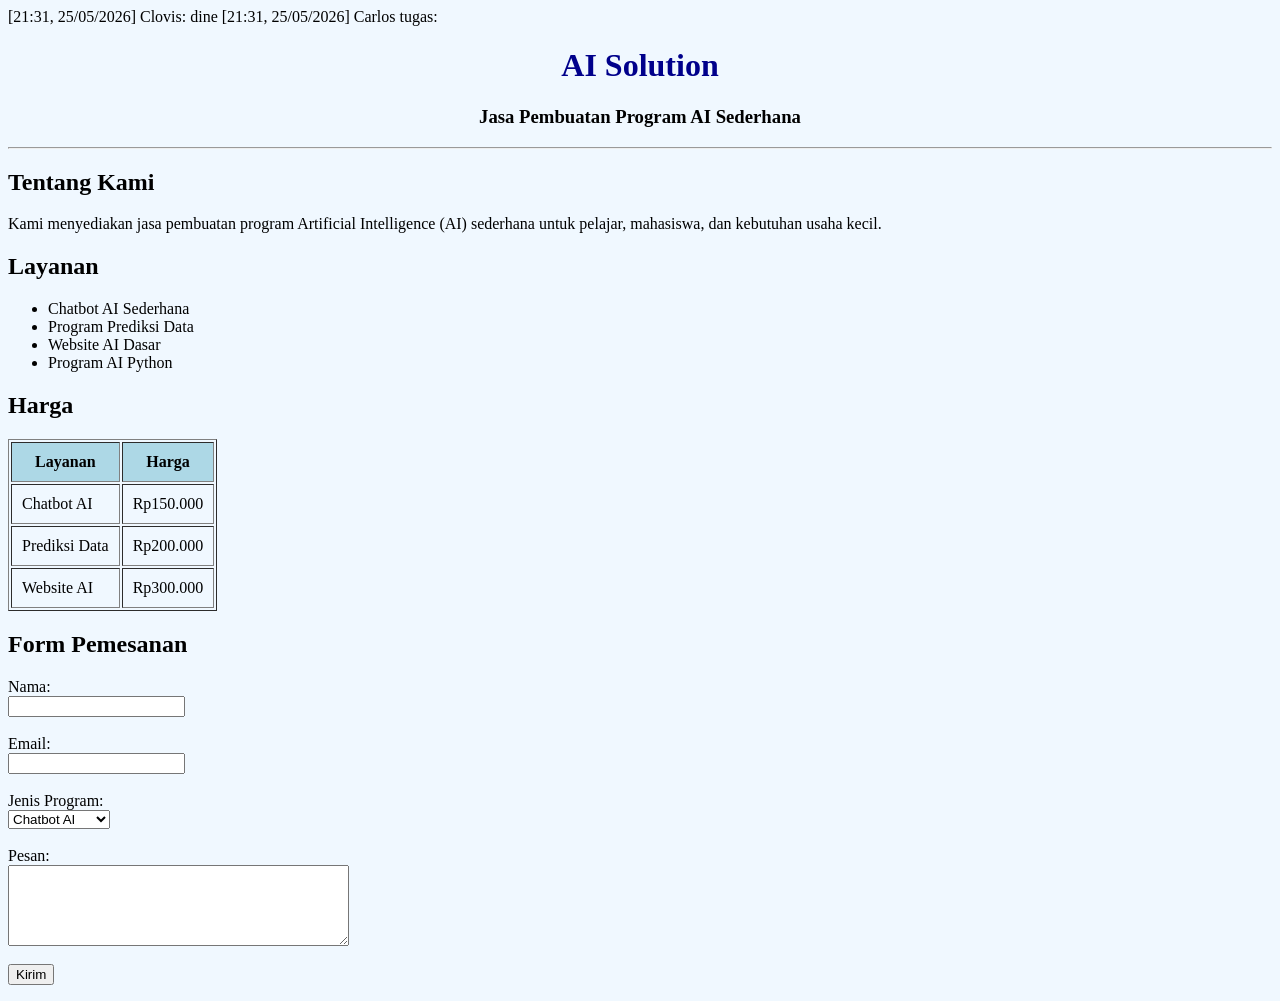
==== index.html @ 9b77d884 "first commit html" ====
[21:31, 25/05/2026] Clovis: dine
[21:31, 25/05/2026] Carlos tugas: <!DOCTYPE html>
<html lang="id">
<head>
    <meta charset="UTF-8">
    <title>AI Solution</title>
</head>
<body bgcolor="#f0f8ff">

    <center>
        <h1 style="color: darkblue;">AI Solution</h1>
        <h3>Jasa Pembuatan Program AI Sederhana</h3>
    </center>

    <hr>

    <h2>Tentang Kami</h2>
    <p>
        Kami menyediakan jasa pembuatan program Artificial Intelligence (AI)
        sederhana untuk pelajar, mahasiswa, dan kebutuhan usaha kecil.
    </p>

    <h2>Layanan</h2>
    <ul>
        <li>Chatbot AI Sederhana</li>
        <li>Program Prediksi Data</li>
        <li>Website AI Dasar</li>
        <li>Program AI Python</li>
    </ul>

    <h2>Harga</h2>

    <table border="1" cellpadding="10">
        <tr bgcolor="lightblue">
            <th>Layanan</th>
            <th>Harga</th>
        </tr>

        <tr>
            <td>Chatbot AI</td>
            <td>Rp150.000</td>
        </tr>

        <tr>
            <td>Prediksi Data</td>
            <td>Rp200.000</td>
        </tr>

        <tr>
            <td>Website AI</td>
            <td>Rp300.000</td>
        </tr>
    </table>

    <h2>Form Pemesanan</h2>

    <form>
        <label>Nama:</label><br>
        <input type="text"><br><br>

        <label>Email:</label><br>
        <input type="email"><br><br>

        <label>Jenis Program:</label><br>
        <select>
            <option>Chatbot AI</option>
            <option>Prediksi Data</option>
            <option>Website AI</option>
        </select><br><br>

        <label>Pesan:</label><br>
        <textarea rows="5" cols="40"></textarea><br><br>

        <input type="submit" value="Kirim">
    </form>



</body>
</html>
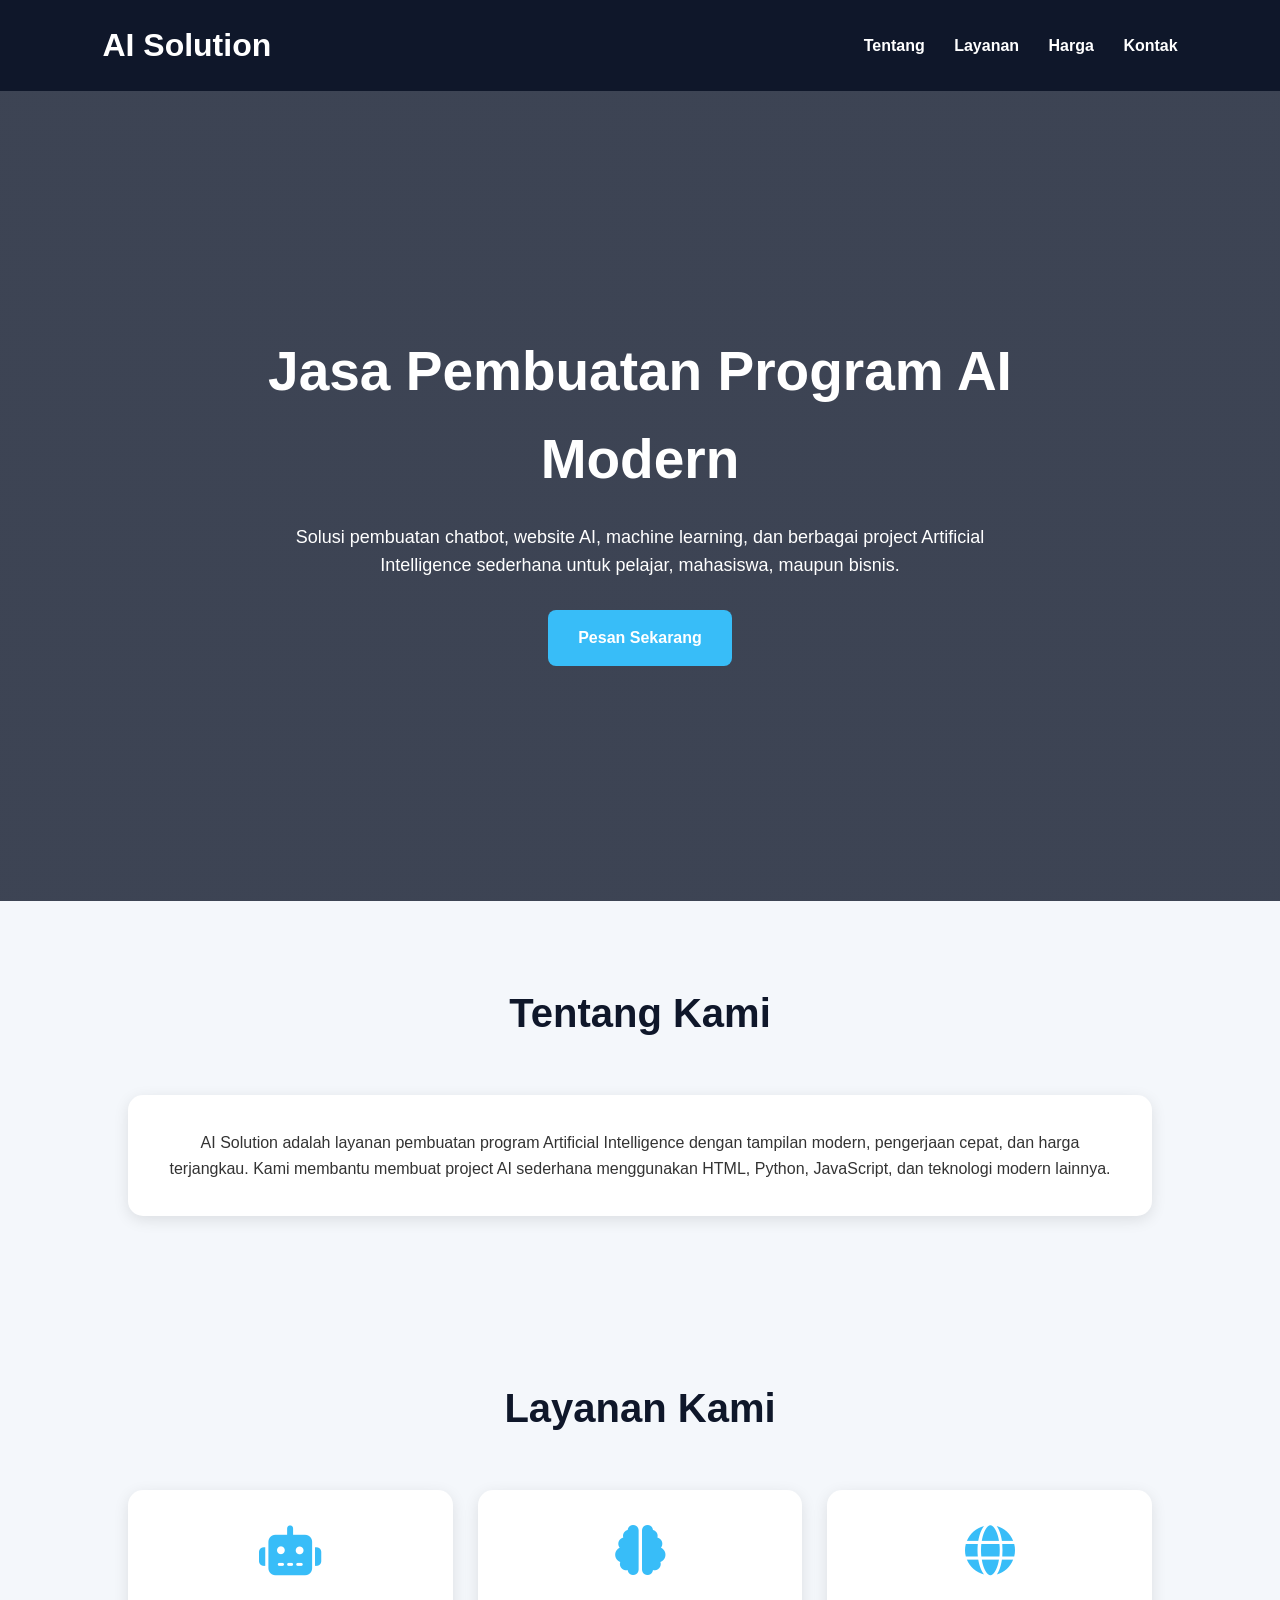
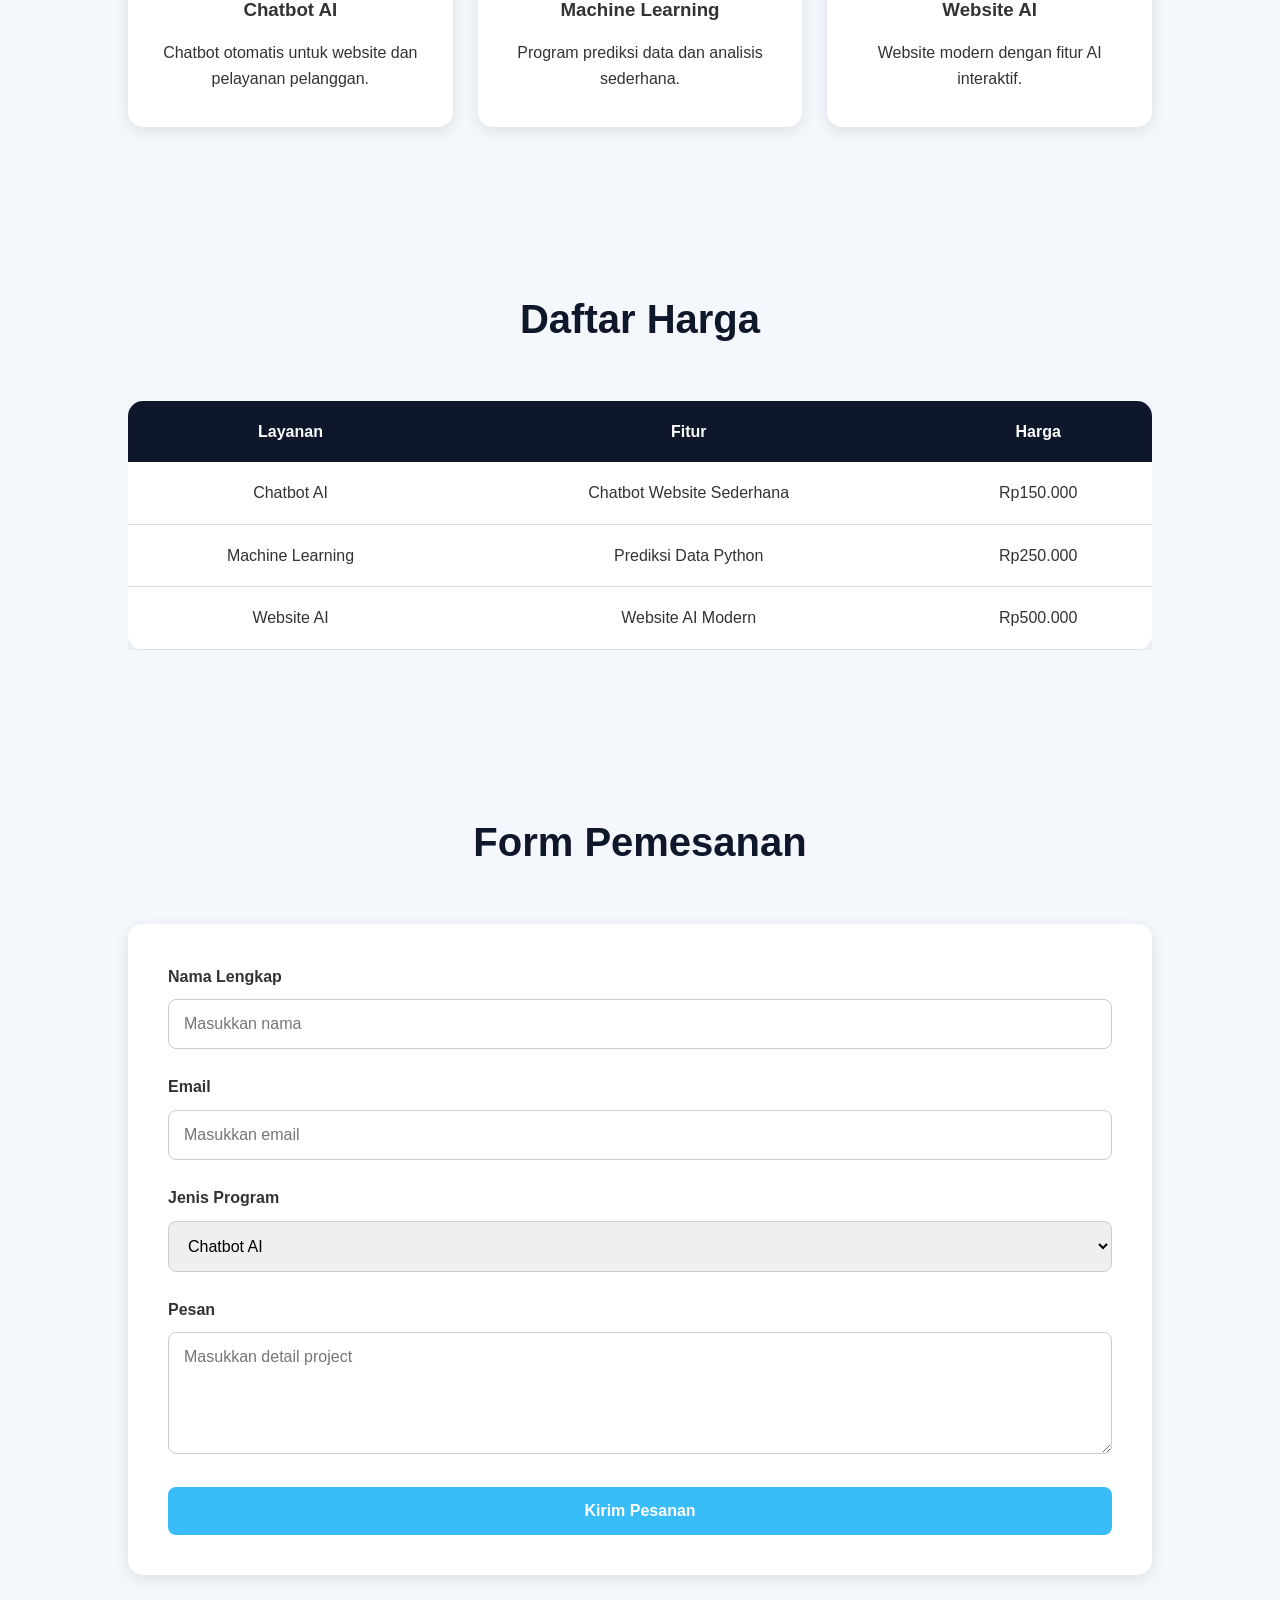
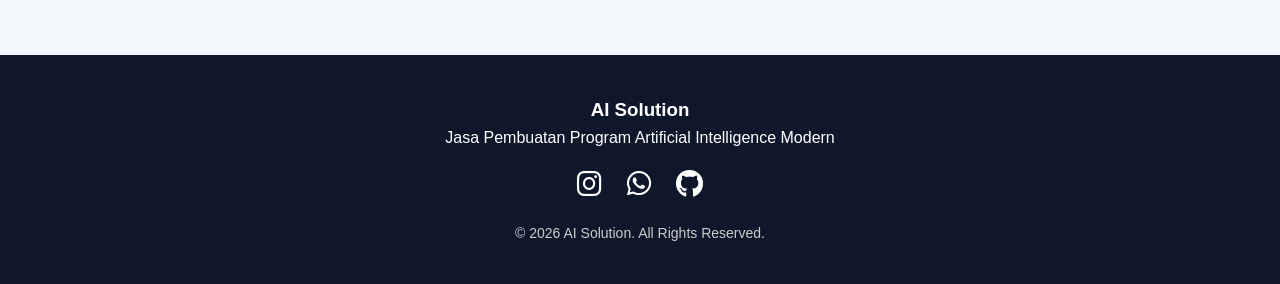
==== commit f6fa20ac: "first commit html" ====
--- a/index.html
+++ b/index.html
@@ -1,80 +1,254 @@
-[21:31, 25/05/2026] Clovis: dine
-[21:31, 25/05/2026] Carlos tugas: <!DOCTYPE html>
+<!DOCTYPE html>
 <html lang="id">
+
 <head>
     <meta charset="UTF-8">
+    <meta name="viewport" content="width=device-width, initial-scale=1.0">
     <title>AI Solution</title>
+
+    <!-- CSS -->
+    <link rel="stylesheet" href="style.css">
+
+    <!-- ICON -->
+    <link rel="stylesheet"
+        href="https://cdnjs.cloudflare.com/ajax/libs/font-awesome/6.5.1/css/all.min.css">
 </head>
-<body bgcolor="#f0f8ff">
-
-    <center>
-        <h1 style="color: darkblue;">AI Solution</h1>
-        <h3>Jasa Pembuatan Program AI Sederhana</h3>
-    </center>
-
-    <hr>
-
-    <h2>Tentang Kami</h2>
-    <p>
-        Kami menyediakan jasa pembuatan program Artificial Intelligence (AI)
-        sederhana untuk pelajar, mahasiswa, dan kebutuhan usaha kecil.
-    </p>
-
-    <h2>Layanan</h2>
-    <ul>
-        <li>Chatbot AI Sederhana</li>
-        <li>Program Prediksi Data</li>
-        <li>Website AI Dasar</li>
-        <li>Program AI Python</li>
-    </ul>
-
-    <h2>Harga</h2>
-
-    <table border="1" cellpadding="10">
-        <tr bgcolor="lightblue">
-            <th>Layanan</th>
-            <th>Harga</th>
-        </tr>
-
-        <tr>
-            <td>Chatbot AI</td>
-            <td>Rp150.000</td>
-        </tr>
-
-        <tr>
-            <td>Prediksi Data</td>
-            <td>Rp200.000</td>
-        </tr>
-
-        <tr>
-            <td>Website AI</td>
-            <td>Rp300.000</td>
-        </tr>
-    </table>
-
-    <h2>Form Pemesanan</h2>
-
-    <form>
-        <label>Nama:</label><br>
-        <input type="text"><br><br>
-
-        <label>Email:</label><br>
-        <input type="email"><br><br>
-
-        <label>Jenis Program:</label><br>
-        <select>
-            <option>Chatbot AI</option>
-            <option>Prediksi Data</option>
-            <option>Website AI</option>
-        </select><br><br>
-
-        <label>Pesan:</label><br>
-        <textarea rows="5" cols="40"></textarea><br><br>
-
-        <input type="submit" value="Kirim">
-    </form>
-
-
+
+<body>
+
+    <!-- HEADER -->
+
+    <header>
+
+        <div class="logo">
+            <h1>AI Solution</h1>
+        </div>
+
+        <nav>
+            <a href="#tentang">Tentang</a>
+            <a href="#layanan">Layanan</a>
+            <a href="#harga">Harga</a>
+            <a href="#kontak">Kontak</a>
+        </nav>
+
+    </header>
+
+    <!-- HERO -->
+
+    <section class="hero">
+
+        <div class="hero-content">
+
+            <h2>Jasa Pembuatan Program AI Modern</h2>
+
+            <p>
+                Solusi pembuatan chatbot, website AI, machine learning,
+                dan berbagai project Artificial Intelligence sederhana
+                untuk pelajar, mahasiswa, maupun bisnis.
+            </p>
+
+            <a href="#kontak" class="btn">
+                Pesan Sekarang
+            </a>
+
+        </div>
+
+    </section>
+
+    <!-- TENTANG -->
+
+    <section class="section" id="tentang">
+
+        <div class="section-title">
+            <h2>Tentang Kami</h2>
+        </div>
+
+        <div class="card">
+
+            <p>
+                AI Solution adalah layanan pembuatan program Artificial Intelligence
+                dengan tampilan modern, pengerjaan cepat, dan harga terjangkau.
+                Kami membantu membuat project AI sederhana menggunakan HTML,
+                Python, JavaScript, dan teknologi modern lainnya.
+            </p>
+
+        </div>
+
+    </section>
+
+    <!-- LAYANAN -->
+
+    <section class="section" id="layanan">
+
+        <div class="section-title">
+            <h2>Layanan Kami</h2>
+        </div>
+
+        <div class="services">
+
+            <div class="service-box">
+
+                <i class="fa-solid fa-robot"></i>
+
+                <h3>Chatbot AI</h3>
+
+                <p>
+                    Chatbot otomatis untuk website dan pelayanan pelanggan.
+                </p>
+
+            </div>
+
+            <div class="service-box">
+
+                <i class="fa-solid fa-brain"></i>
+
+                <h3>Machine Learning</h3>
+
+                <p>
+                    Program prediksi data dan analisis sederhana.
+                </p>
+
+            </div>
+
+            <div class="service-box">
+
+                <i class="fa-solid fa-globe"></i>
+
+                <h3>Website AI</h3>
+
+                <p>
+                    Website modern dengan fitur AI interaktif.
+                </p>
+
+            </div>
+
+        </div>
+
+    </section>
+
+    <!-- HARGA -->
+
+    <section class="section" id="harga">
+
+        <div class="section-title">
+            <h2>Daftar Harga</h2>
+        </div>
+
+        <div class="table-container">
+
+            <table>
+
+                <tr>
+                    <th>Layanan</th>
+                    <th>Fitur</th>
+                    <th>Harga</th>
+                </tr>
+
+                <tr>
+                    <td>Chatbot AI</td>
+                    <td>Chatbot Website Sederhana</td>
+                    <td>Rp150.000</td>
+                </tr>
+
+                <tr>
+                    <td>Machine Learning</td>
+                    <td>Prediksi Data Python</td>
+                    <td>Rp250.000</td>
+                </tr>
+
+                <tr>
+                    <td>Website AI</td>
+                    <td>Website AI Modern</td>
+                    <td>Rp500.000</td>
+                </tr>
+
+            </table>
+
+        </div>
+
+    </section>
+
+    <!-- FORM -->
+
+    <section class="section" id="kontak">
+
+        <div class="section-title">
+            <h2>Form Pemesanan</h2>
+        </div>
+
+        <div class="form-container">
+
+            <form>
+
+                <div class="input-box">
+
+                    <label>Nama Lengkap</label>
+
+                    <input type="text" placeholder="Masukkan nama">
+
+                </div>
+
+                <div class="input-box">
+
+                    <label>Email</label>
+
+                    <input type="email" placeholder="Masukkan email">
+
+                </div>
+
+                <div class="input-box">
+
+                    <label>Jenis Program</label>
+
+                    <select>
+                        <option>Chatbot AI</option>
+                        <option>Machine Learning</option>
+                        <option>Website AI</option>
+                    </select>
+
+                </div>
+
+                <div class="input-box">
+
+                    <label>Pesan</label>
+
+                    <textarea rows="5"
+                        placeholder="Masukkan detail project"></textarea>
+
+                </div>
+
+                <input type="submit" value="Kirim Pesanan" class="btn-submit">
+
+            </form>
+
+        </div>
+
+    </section>
+
+    <!-- FOOTER -->
+
+    <footer>
+
+        <h3>AI Solution</h3>
+
+        <p>
+            Jasa Pembuatan Program Artificial Intelligence Modern
+        </p>
+
+        <div class="social">
+
+            <i class="fa-brands fa-instagram"></i>
+            <i class="fa-brands fa-whatsapp"></i>
+            <i class="fa-brands fa-github"></i>
+
+        </div>
+
+        <p class="copyright">
+            © 2026 AI Solution. All Rights Reserved.
+        </p>
+
+    </footer>
 
 </body>
+
 </html>
--- a/style.css
+++ b/style.css
@@ -0,0 +1,285 @@
+/* RESET */
+
+*{
+    margin:0;
+    padding:0;
+    box-sizing:border-box;
+    font-family:Arial, sans-serif;
+}
+
+/* BODY */
+
+body{
+    background:#f4f7fb;
+    color:#333;
+    line-height:1.6;
+}
+
+/* HEADER */
+
+header{
+    width:100%;
+    background:#0f172a;
+    color:white;
+    padding:20px 8%;
+    display:flex;
+    justify-content:space-between;
+    align-items:center;
+    position:sticky;
+    top:0;
+    z-index:1000;
+}
+
+.logo h1{
+    font-size:32px;
+}
+
+nav a{
+    color:white;
+    text-decoration:none;
+    margin-left:25px;
+    transition:0.3s;
+    font-weight:bold;
+}
+
+nav a:hover{
+    color:#38bdf8;
+}
+
+/* HERO */
+
+.hero{
+    height:90vh;
+    background:linear-gradient(
+        rgba(15,23,42,0.8),
+        rgba(15,23,42,0.8)
+    );
+    display:flex;
+    justify-content:center;
+    align-items:center;
+    text-align:center;
+    padding:20px;
+}
+
+.hero-content{
+    max-width:750px;
+    color:white;
+}
+
+.hero-content h2{
+    font-size:55px;
+    margin-bottom:20px;
+}
+
+.hero-content p{
+    font-size:18px;
+    margin-bottom:30px;
+}
+
+/* BUTTON */
+
+.btn{
+    display:inline-block;
+    background:#38bdf8;
+    color:white;
+    padding:15px 30px;
+    text-decoration:none;
+    border-radius:8px;
+    font-weight:bold;
+    transition:0.3s;
+}
+
+.btn:hover{
+    background:#0ea5e9;
+}
+
+/* SECTION */
+
+.section{
+    padding:80px 10%;
+}
+
+.section-title{
+    text-align:center;
+    margin-bottom:50px;
+}
+
+.section-title h2{
+    font-size:40px;
+    color:#0f172a;
+}
+
+/* CARD */
+
+.card{
+    background:white;
+    padding:35px;
+    border-radius:15px;
+    box-shadow:0 4px 15px rgba(0,0,0,0.1);
+    text-align:center;
+}
+
+/* SERVICES */
+
+.services{
+    display:grid;
+    grid-template-columns:repeat(auto-fit,minmax(250px,1fr));
+    gap:25px;
+}
+
+.service-box{
+    background:white;
+    padding:35px;
+    border-radius:15px;
+    text-align:center;
+    transition:0.3s;
+    box-shadow:0 4px 15px rgba(0,0,0,0.1);
+}
+
+.service-box:hover{
+    transform:translateY(-10px);
+}
+
+.service-box i{
+    font-size:50px;
+    color:#38bdf8;
+    margin-bottom:20px;
+}
+
+.service-box h3{
+    margin-bottom:15px;
+}
+
+/* TABLE */
+
+.table-container{
+    overflow-x:auto;
+}
+
+table{
+    width:100%;
+    border-collapse:collapse;
+    background:white;
+    border-radius:15px;
+    overflow:hidden;
+    box-shadow:0 4px 15px rgba(0,0,0,0.1);
+}
+
+table th{
+    background:#0f172a;
+    color:white;
+    padding:18px;
+}
+
+table td{
+    padding:18px;
+    text-align:center;
+    border-bottom:1px solid #ddd;
+}
+
+/* FORM */
+
+.form-container{
+    background:white;
+    padding:40px;
+    border-radius:15px;
+    box-shadow:0 4px 15px rgba(0,0,0,0.1);
+}
+
+.input-box{
+    margin-bottom:25px;
+}
+
+.input-box label{
+    display:block;
+    margin-bottom:10px;
+    font-weight:bold;
+}
+
+.input-box input,
+.input-box select,
+.input-box textarea{
+    width:100%;
+    padding:15px;
+    border:1px solid #ccc;
+    border-radius:8px;
+    outline:none;
+    font-size:16px;
+}
+
+.input-box input:focus,
+.input-box select:focus,
+.input-box textarea:focus{
+    border-color:#38bdf8;
+}
+
+/* BUTTON SUBMIT */
+
+.btn-submit{
+    width:100%;
+    padding:15px;
+    background:#38bdf8;
+    color:white;
+    border:none;
+    border-radius:8px;
+    font-size:16px;
+    font-weight:bold;
+    cursor:pointer;
+    transition:0.3s;
+}
+
+.btn-submit:hover{
+    background:#0ea5e9;
+}
+
+/* FOOTER */
+
+footer{
+    background:#0f172a;
+    color:white;
+    text-align:center;
+    padding:40px 20px;
+}
+
+.social{
+    margin:20px 0;
+}
+
+.social i{
+    font-size:28px;
+    margin:0 10px;
+    cursor:pointer;
+    transition:0.3s;
+}
+
+.social i:hover{
+    color:#38bdf8;
+}
+
+.copyright{
+    margin-top:20px;
+    font-size:14px;
+    color:#ccc;
+}
+
+/* RESPONSIVE */
+
+@media(max-width:768px){
+
+    header{
+        flex-direction:column;
+    }
+
+    nav{
+        margin-top:15px;
+    }
+
+    nav a{
+        margin:0 10px;
+    }
+
+    .hero-content h2{
+        font-size:38px;
+    }
+
+}
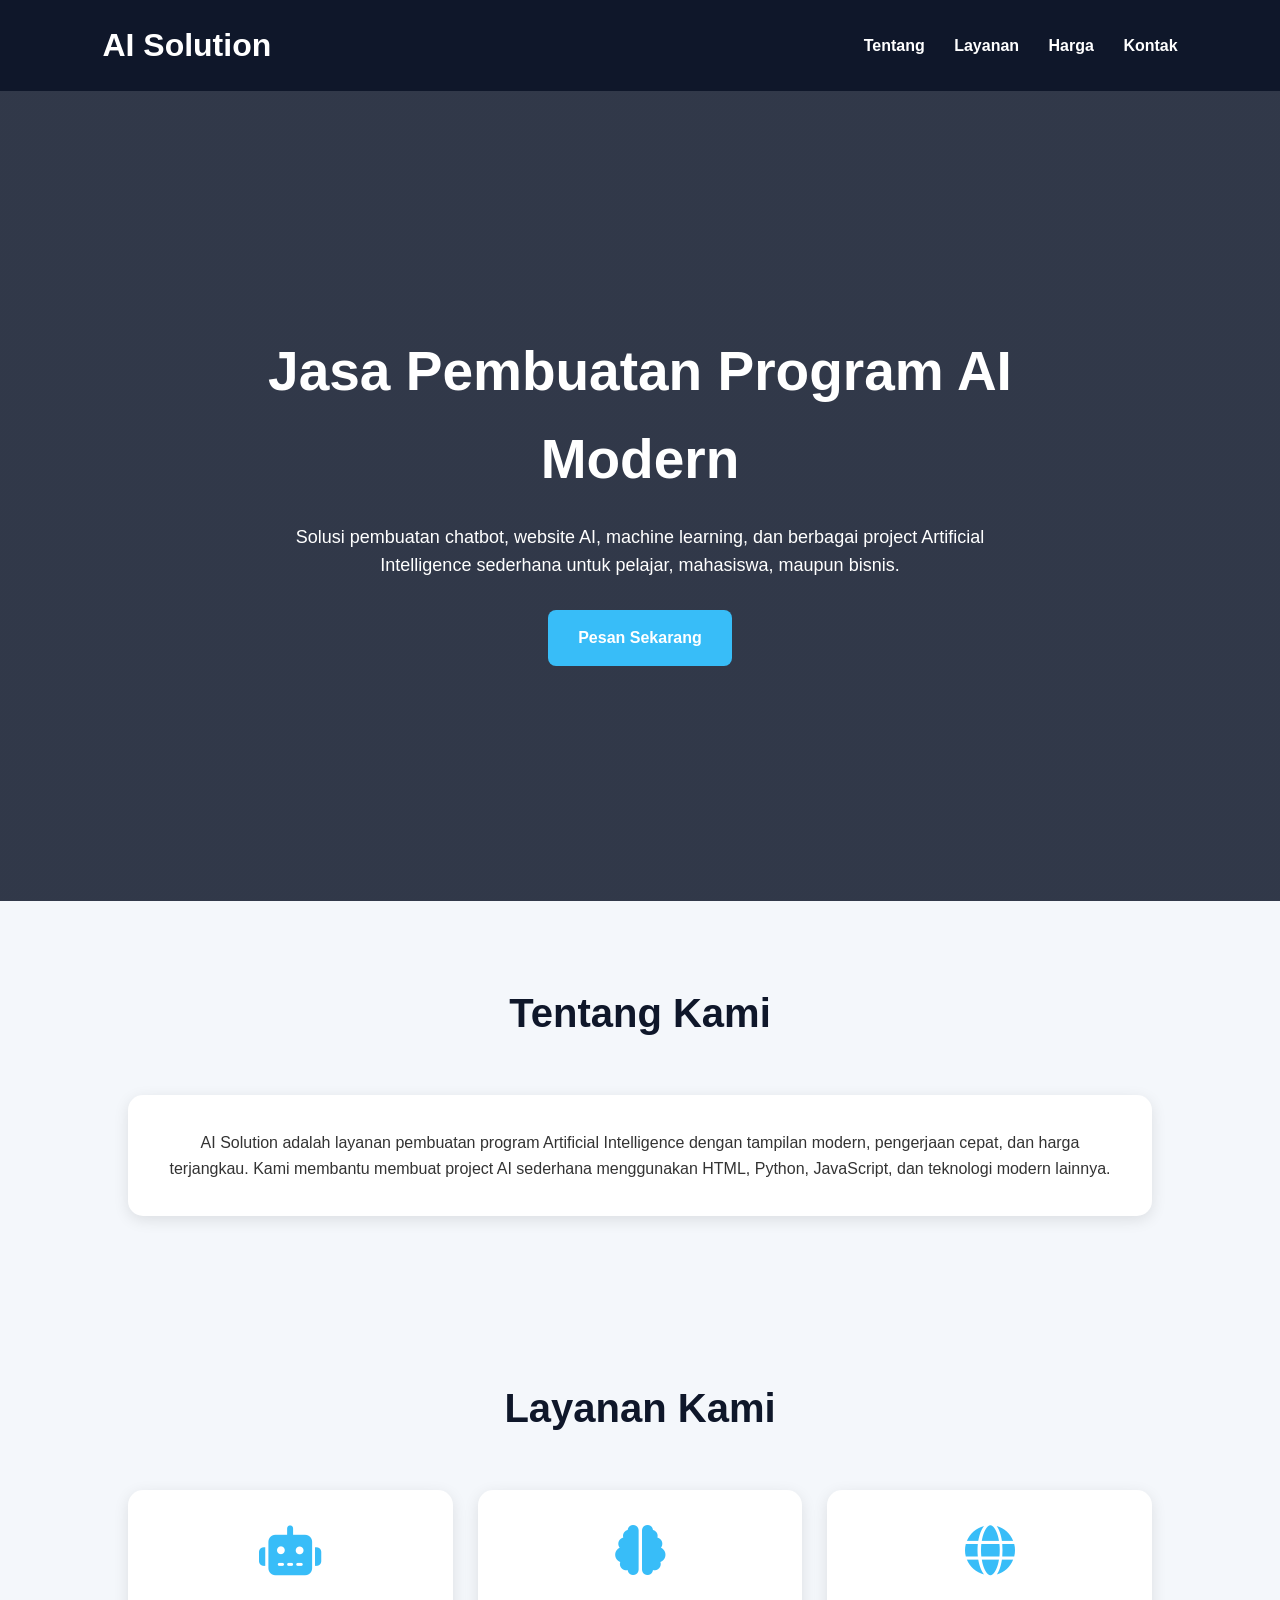
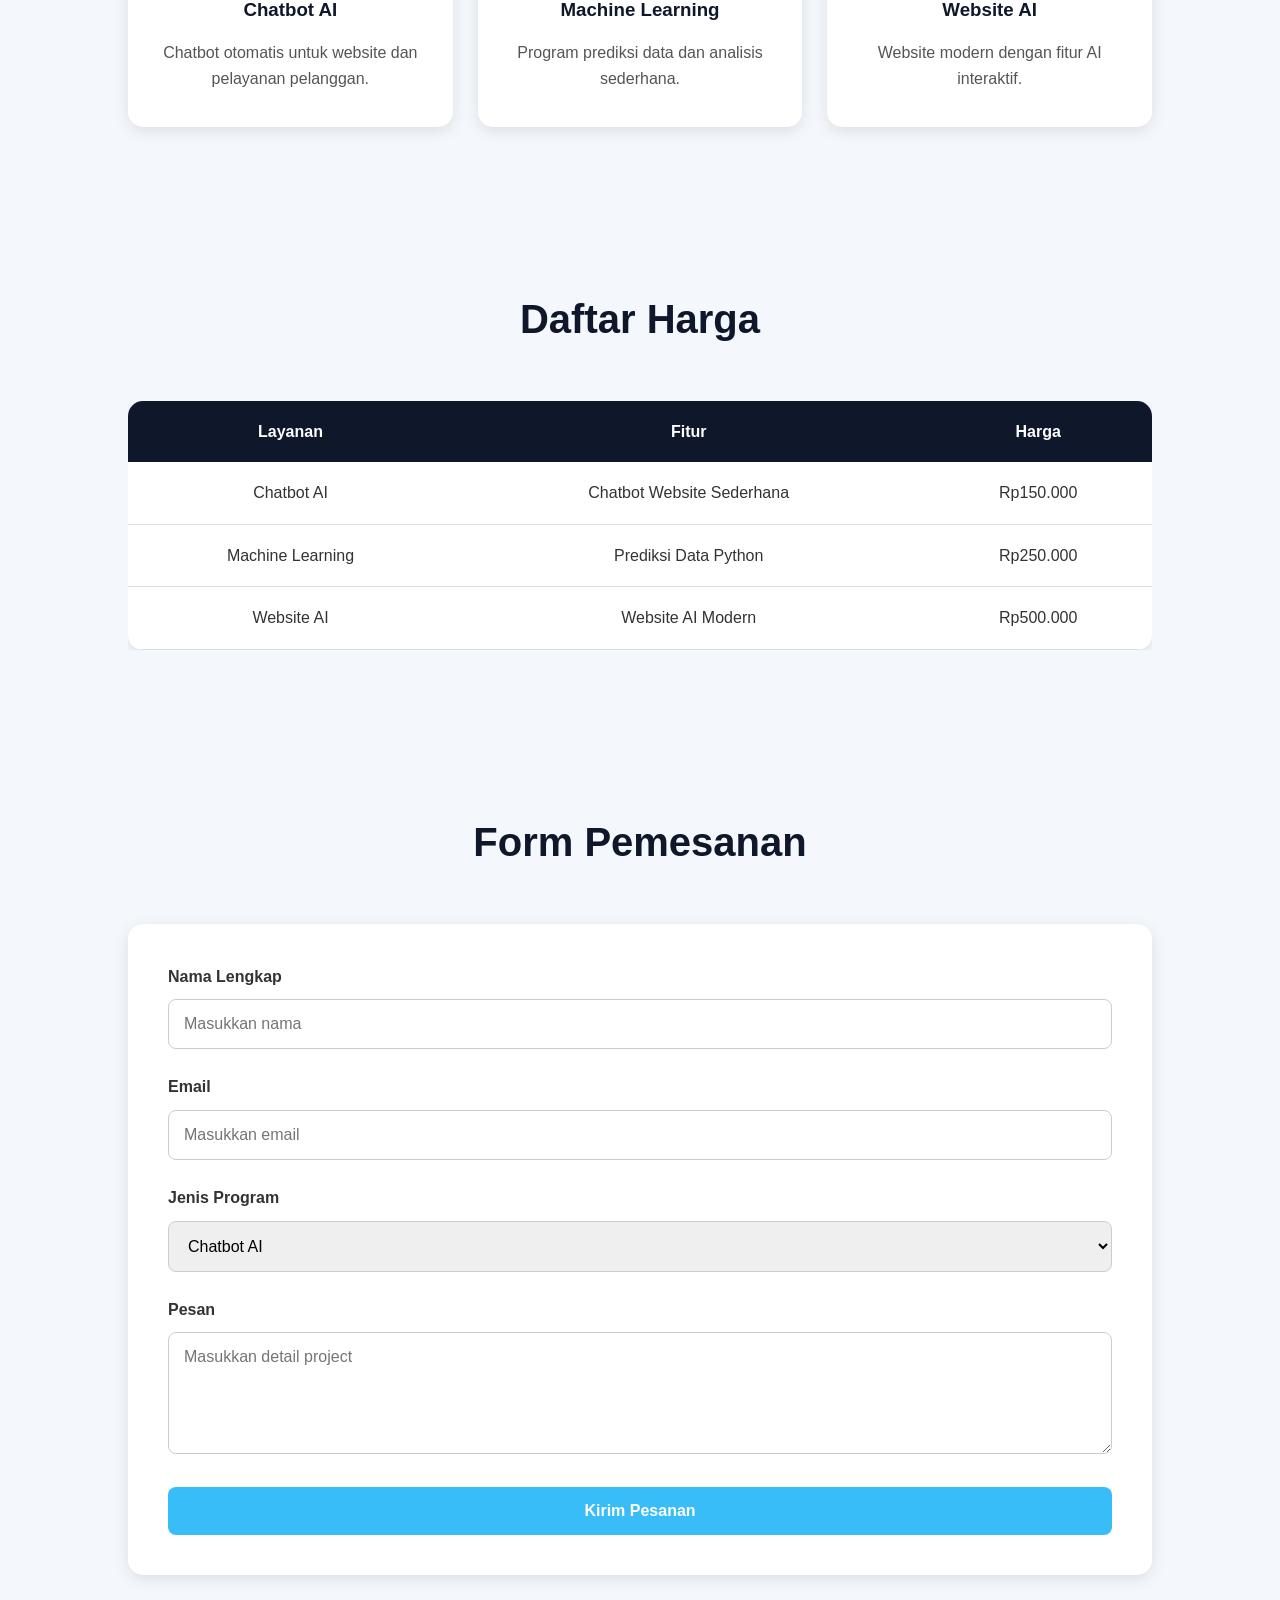
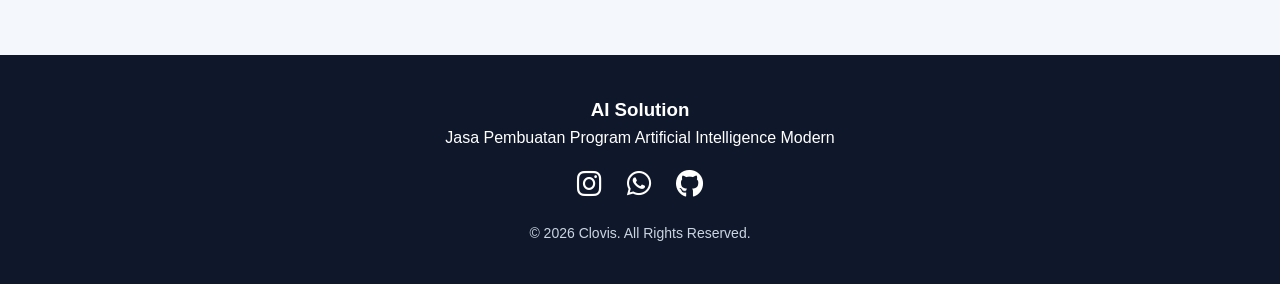
==== commit 5e0f4bf3: "230060001" ====
--- a/index.html
+++ b/index.html
@@ -6,10 +6,8 @@
     <meta name="viewport" content="width=device-width, initial-scale=1.0">
     <title>AI Solution</title>
 
-    <!-- CSS -->
     <link rel="stylesheet" href="style.css">
 
-    <!-- ICON -->
     <link rel="stylesheet"
         href="https://cdnjs.cloudflare.com/ajax/libs/font-awesome/6.5.1/css/all.min.css">
 </head>
@@ -20,7 +18,7 @@
 
     <header>
 
-        <div class="logo">
+        <div class="c230060001_logo">
             <h1>AI Solution</h1>
         </div>
 
@@ -35,9 +33,9 @@
 
     <!-- HERO -->
 
-    <section class="hero">
-
-        <div class="hero-content">
+    <section class="c230060001_hero">
+
+        <div class="c230060001_hero-content">
 
             <h2>Jasa Pembuatan Program AI Modern</h2>
 
@@ -47,7 +45,7 @@
                 untuk pelajar, mahasiswa, maupun bisnis.
             </p>
 
-            <a href="#kontak" class="btn">
+            <a href="#kontak" class="c230060001_btn">
                 Pesan Sekarang
             </a>
 
@@ -57,13 +55,13 @@
 
     <!-- TENTANG -->
 
-    <section class="section" id="tentang">
-
-        <div class="section-title">
+    <section class="c230060001_section" id="tentang">
+
+        <div class="c230060001_section-title">
             <h2>Tentang Kami</h2>
         </div>
 
-        <div class="card">
+        <div class="c230060001_card">
 
             <p>
                 AI Solution adalah layanan pembuatan program Artificial Intelligence
@@ -78,15 +76,15 @@
 
     <!-- LAYANAN -->
 
-    <section class="section" id="layanan">
-
-        <div class="section-title">
+    <section class="c230060001_section" id="layanan">
+
+        <div class="c230060001_section-title">
             <h2>Layanan Kami</h2>
         </div>
 
-        <div class="services">
-
-            <div class="service-box">
+        <div class="c230060001_services">
+
+            <div class="c230060001_service-box">
 
                 <i class="fa-solid fa-robot"></i>
 
@@ -98,7 +96,7 @@
 
             </div>
 
-            <div class="service-box">
+            <div class="c230060001_service-box">
 
                 <i class="fa-solid fa-brain"></i>
 
@@ -110,7 +108,7 @@
 
             </div>
 
-            <div class="service-box">
+            <div class="c230060001_service-box">
 
                 <i class="fa-solid fa-globe"></i>
 
@@ -128,13 +126,13 @@
 
     <!-- HARGA -->
 
-    <section class="section" id="harga">
-
-        <div class="section-title">
+    <section class="c230060001_section" id="harga">
+
+        <div class="c230060001_section-title">
             <h2>Daftar Harga</h2>
         </div>
 
-        <div class="table-container">
+        <div class="c230060001_table-container">
 
             <table>
 
@@ -170,17 +168,17 @@
 
     <!-- FORM -->
 
-    <section class="section" id="kontak">
-
-        <div class="section-title">
+    <section class="c230060001_section" id="kontak">
+
+        <div class="c230060001_section-title">
             <h2>Form Pemesanan</h2>
         </div>
 
-        <div class="form-container">
+        <div class="c230060001_form-container">
 
             <form>
 
-                <div class="input-box">
+                <div class="c230060001_input-box">
 
                     <label>Nama Lengkap</label>
 
@@ -188,7 +186,7 @@
 
                 </div>
 
-                <div class="input-box">
+                <div class="c230060001_input-box">
 
                     <label>Email</label>
 
@@ -196,7 +194,7 @@
 
                 </div>
 
-                <div class="input-box">
+                <div class="c230060001_input-box">
 
                     <label>Jenis Program</label>
 
@@ -208,7 +206,7 @@
 
                 </div>
 
-                <div class="input-box">
+                <div class="c230060001_input-box">
 
                     <label>Pesan</label>
 
@@ -217,7 +215,9 @@
 
                 </div>
 
-                <input type="submit" value="Kirim Pesanan" class="btn-submit">
+                <input type="submit"
+                    value="Kirim Pesanan"
+                    class="c230060001_btn-submit">
 
             </form>
 
@@ -235,7 +235,7 @@
             Jasa Pembuatan Program Artificial Intelligence Modern
         </p>
 
-        <div class="social">
+        <div class="c230060001_social">
 
             <i class="fa-brands fa-instagram"></i>
             <i class="fa-brands fa-whatsapp"></i>
@@ -243,8 +243,8 @@
 
         </div>
 
-        <p class="copyright">
-            © 2026 AI Solution. All Rights Reserved.
+        <p class="c230060001_copyright">
+            © 2026 Clovis. All Rights Reserved.
         </p>
 
     </footer>
--- a/style.css
+++ b/style.css
@@ -1,4 +1,4 @@
-/* RESET */
+
 
 *{
     margin:0;
@@ -7,7 +7,7 @@
     font-family:Arial, sans-serif;
 }
 
-/* BODY */
+
 
 body{
     background:#f4f7fb;
@@ -15,7 +15,7 @@
     line-height:1.6;
 }
 
-/* HEADER */
+
 
 header{
     width:100%;
@@ -30,9 +30,11 @@
     z-index:1000;
 }
 
-.logo h1{
+.c230060001_logo h1{
     font-size:32px;
 }
+
+
 
 nav a{
     color:white;
@@ -46,13 +48,12 @@
     color:#38bdf8;
 }
 
-/* HERO */
-
-.hero{
+
+.c230060001_hero{
     height:90vh;
     background:linear-gradient(
-        rgba(15,23,42,0.8),
-        rgba(15,23,42,0.8)
+        rgba(15,23,42,0.85),
+        rgba(15,23,42,0.85)
     );
     display:flex;
     justify-content:center;
@@ -61,24 +62,24 @@
     padding:20px;
 }
 
-.hero-content{
+.c230060001_hero-content{
     max-width:750px;
     color:white;
 }
 
-.hero-content h2{
+.c230060001_hero-content h2{
     font-size:55px;
     margin-bottom:20px;
 }
 
-.hero-content p{
+.c230060001_hero-content p{
     font-size:18px;
     margin-bottom:30px;
 }
 
-/* BUTTON */
-
-.btn{
+
+
+.c230060001_btn{
     display:inline-block;
     background:#38bdf8;
     color:white;
@@ -89,29 +90,27 @@
     transition:0.3s;
 }
 
-.btn:hover{
+.c230060001_btn:hover{
     background:#0ea5e9;
 }
 
-/* SECTION */
-
-.section{
+
+.c230060001_section{
     padding:80px 10%;
 }
 
-.section-title{
+.c230060001_section-title{
     text-align:center;
     margin-bottom:50px;
 }
 
-.section-title h2{
+.c230060001_section-title h2{
     font-size:40px;
     color:#0f172a;
 }
 
-/* CARD */
-
-.card{
+
+.c230060001_card{
     background:white;
     padding:35px;
     border-radius:15px;
@@ -119,15 +118,14 @@
     text-align:center;
 }
 
-/* SERVICES */
-
-.services{
+
+.c230060001_services{
     display:grid;
     grid-template-columns:repeat(auto-fit,minmax(250px,1fr));
     gap:25px;
 }
 
-.service-box{
+.c230060001_service-box{
     background:white;
     padding:35px;
     border-radius:15px;
@@ -136,23 +134,27 @@
     box-shadow:0 4px 15px rgba(0,0,0,0.1);
 }
 
-.service-box:hover{
+.c230060001_service-box:hover{
     transform:translateY(-10px);
 }
 
-.service-box i{
+.c230060001_service-box i{
     font-size:50px;
     color:#38bdf8;
     margin-bottom:20px;
 }
 
-.service-box h3{
+.c230060001_service-box h3{
     margin-bottom:15px;
-}
-
-/* TABLE */
-
-.table-container{
+    color:#0f172a;
+}
+
+.c230060001_service-box p{
+    color:#555;
+}
+
+
+.c230060001_table-container{
     overflow-x:auto;
 }
 
@@ -177,45 +179,49 @@
     border-bottom:1px solid #ddd;
 }
 
-/* FORM */
-
-.form-container{
+table tr:hover{
+    background:#f8fafc;
+}
+
+
+.c230060001_form-container{
     background:white;
     padding:40px;
     border-radius:15px;
     box-shadow:0 4px 15px rgba(0,0,0,0.1);
 }
 
-.input-box{
+.c230060001_input-box{
     margin-bottom:25px;
 }
 
-.input-box label{
+.c230060001_input-box label{
     display:block;
     margin-bottom:10px;
     font-weight:bold;
 }
 
-.input-box input,
-.input-box select,
-.input-box textarea{
+.c230060001_input-box input,
+.c230060001_input-box select,
+.c230060001_input-box textarea{
     width:100%;
     padding:15px;
     border:1px solid #ccc;
     border-radius:8px;
     outline:none;
     font-size:16px;
-}
-
-.input-box input:focus,
-.input-box select:focus,
-.input-box textarea:focus{
+    transition:0.3s;
+}
+
+.c230060001_input-box input:focus,
+.c230060001_input-box select:focus,
+.c230060001_input-box textarea:focus{
     border-color:#38bdf8;
-}
-
-/* BUTTON SUBMIT */
-
-.btn-submit{
+    box-shadow:0 0 8px rgba(56,189,248,0.3);
+}
+
+
+.c230060001_btn-submit{
     width:100%;
     padding:15px;
     background:#38bdf8;
@@ -228,11 +234,9 @@
     transition:0.3s;
 }
 
-.btn-submit:hover{
+.c230060001_btn-submit:hover{
     background:#0ea5e9;
 }
-
-/* FOOTER */
 
 footer{
     background:#0f172a;
@@ -241,45 +245,23 @@
     padding:40px 20px;
 }
 
-.social{
+.c230060001_social{
     margin:20px 0;
 }
 
-.social i{
+.c230060001_social i{
     font-size:28px;
     margin:0 10px;
     cursor:pointer;
     transition:0.3s;
 }
 
-.social i:hover{
+.c230060001_social i:hover{
     color:#38bdf8;
 }
 
-.copyright{
+.c230060001_copyright{
     margin-top:20px;
     font-size:14px;
-    color:#ccc;
-}
-
-/* RESPONSIVE */
-
-@media(max-width:768px){
-
-    header{
-        flex-direction:column;
-    }
-
-    nav{
-        margin-top:15px;
-    }
-
-    nav a{
-        margin:0 10px;
-    }
-
-    .hero-content h2{
-        font-size:38px;
-    }
-
-}+    color:#cbd5e1;
+}
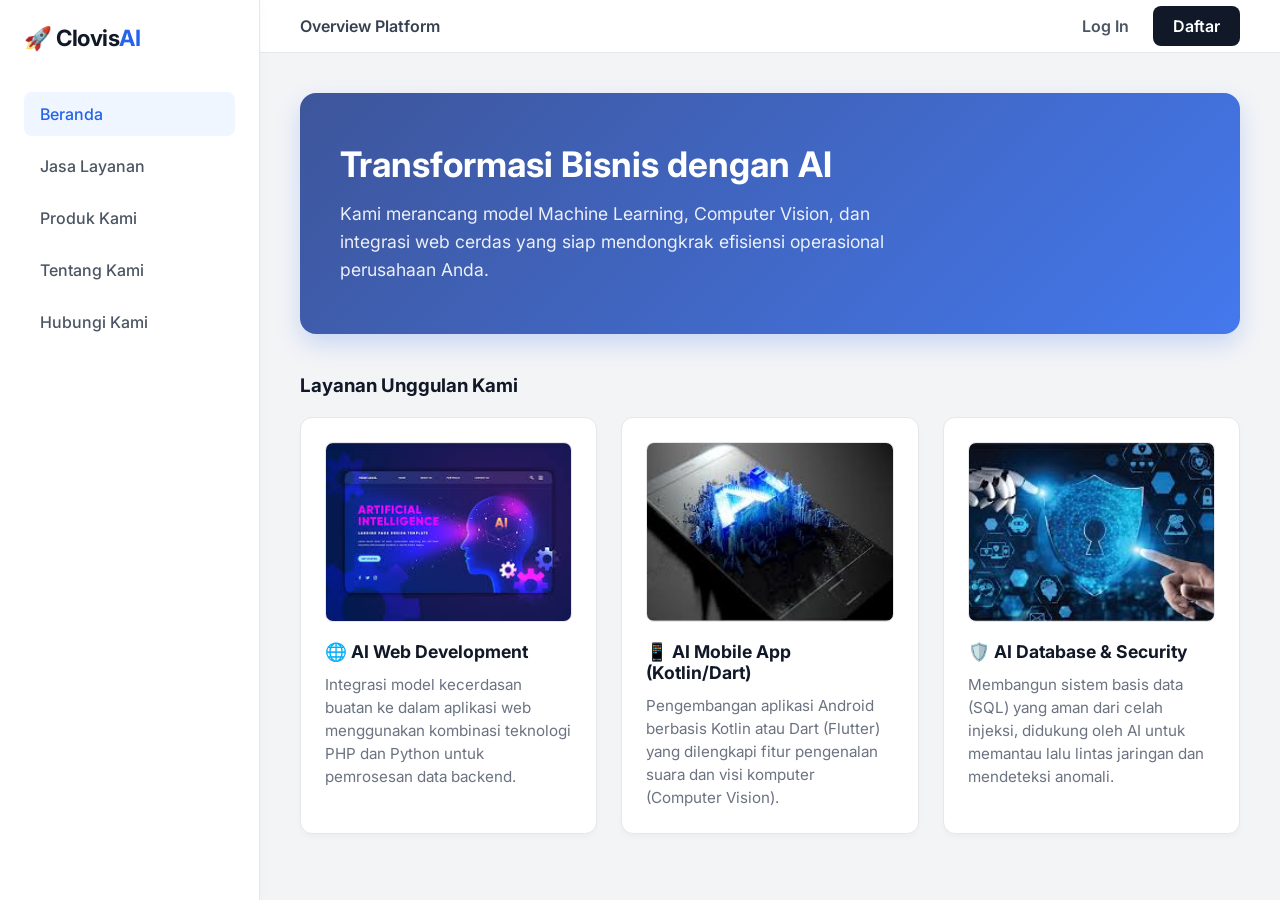
==== commit bd61e9ea: "navigation menu" ====
--- a/index.html
+++ b/index.html
@@ -1,254 +1,65 @@
 <!DOCTYPE html>
 <html lang="id">
-
 <head>
     <meta charset="UTF-8">
     <meta name="viewport" content="width=device-width, initial-scale=1.0">
-    <title>AI Solution</title>
+    <title>Clovis AI - Dashboard</title>
+    <link rel="stylesheet" href="css/style.css">
+</head>
+<body>
+    
+    <aside>
+        <div class="brand">🚀 Clovis<span>AI</span></div>
+        <nav>
+            <a href="index.html" class="active">Beranda</a>
+            <a href="services.html">Jasa Layanan</a>
+            <a href="portfolio.html">Produk Kami</a>
+            <a href="about.html">Tentang Kami</a>
+            <a href="contact.html">Hubungi Kami</a>
+        </nav>
+    </aside>
 
-    <link rel="stylesheet" href="style.css">
+    <div class="main-wrapper">
+        <header>
+            <div class="header-title">Overview Platform</div>
+            <div class="header-actions">
+                <a href="login.html" class="btn-login">Log In</a>
+                <a href="register.html" class="btn-register">Daftar</a>
+            </div>
+        </header>
 
-    <link rel="stylesheet"
-        href="https://cdnjs.cloudflare.com/ajax/libs/font-awesome/6.5.1/css/all.min.css">
-</head>
-
-<body>
-
-    <!-- HEADER -->
-
-    <header>
-
-        <div class="c230060001_logo">
-            <h1>AI Solution</h1>
-        </div>
-
-        <nav>
-            <a href="#tentang">Tentang</a>
-            <a href="#layanan">Layanan</a>
-            <a href="#harga">Harga</a>
-            <a href="#kontak">Kontak</a>
-        </nav>
-
-    </header>
-
-    <!-- HERO -->
-
-    <section class="c230060001_hero">
-
-        <div class="c230060001_hero-content">
-
-            <h2>Jasa Pembuatan Program AI Modern</h2>
-
-            <p>
-                Solusi pembuatan chatbot, website AI, machine learning,
-                dan berbagai project Artificial Intelligence sederhana
-                untuk pelajar, mahasiswa, maupun bisnis.
-            </p>
-
-            <a href="#kontak" class="c230060001_btn">
-                Pesan Sekarang
-            </a>
-
-        </div>
-
-    </section>
-
-    <!-- TENTANG -->
-
-    <section class="c230060001_section" id="tentang">
-
-        <div class="c230060001_section-title">
-            <h2>Tentang Kami</h2>
-        </div>
-
-        <div class="c230060001_card">
-
-            <p>
-                AI Solution adalah layanan pembuatan program Artificial Intelligence
-                dengan tampilan modern, pengerjaan cepat, dan harga terjangkau.
-                Kami membantu membuat project AI sederhana menggunakan HTML,
-                Python, JavaScript, dan teknologi modern lainnya.
-            </p>
-
-        </div>
-
-    </section>
-
-    <!-- LAYANAN -->
-
-    <section class="c230060001_section" id="layanan">
-
-        <div class="c230060001_section-title">
-            <h2>Layanan Kami</h2>
-        </div>
-
-        <div class="c230060001_services">
-
-            <div class="c230060001_service-box">
-
-                <i class="fa-solid fa-robot"></i>
-
-                <h3>Chatbot AI</h3>
-
-                <p>
-                    Chatbot otomatis untuk website dan pelayanan pelanggan.
-                </p>
-
+        <main>
+            <div class="hero-card">
+                <h2>Transformasi Bisnis dengan AI</h2>
+                <p>Kami merancang model Machine Learning, Computer Vision, dan integrasi web cerdas yang siap mendongkrak efisiensi operasional perusahaan Anda.</p>
             </div>
 
-            <div class="c230060001_service-box">
-
-                <i class="fa-solid fa-brain"></i>
-
-                <h3>Machine Learning</h3>
-
-                <p>
-                    Program prediksi data dan analisis sederhana.
-                </p>
-
+            <h3 style="margin-bottom: 20px; color: #111827;">Layanan Unggulan Kami</h3>
+            
+            <div class="card-grid">
+                <!-- Kartu 1: AI Web -->
+                <div class="card">
+                    <img src="img/web.jpg" alt="AI Web Development" class="card-img">
+                    <h3>🌐 AI Web Development</h3>
+                    <p>Integrasi model kecerdasan buatan ke dalam aplikasi web menggunakan kombinasi teknologi PHP dan Python untuk pemrosesan data backend.</p>
+                </div>
+                
+                <!-- Kartu 2: AI Mobile -->
+                <div class="card">
+                    <img src="img/mobile.jpg" alt="AI Mobile App" class="card-img">
+                    <h3>📱 AI Mobile App (Kotlin/Dart)</h3>
+                    <p>Pengembangan aplikasi Android berbasis Kotlin atau Dart (Flutter) yang dilengkapi fitur pengenalan suara dan visi komputer (Computer Vision).</p>
+                </div>
+                
+                <!-- Kartu 3: AI Security -->
+                <div class="card">
+                    <img src="img/security.jpg" alt="AI Security" class="card-img">
+                    <h3>🛡️ AI Database & Security</h3>
+                    <p>Membangun sistem basis data (SQL) yang aman dari celah injeksi, didukung oleh AI untuk memantau lalu lintas jaringan dan mendeteksi anomali.</p>
+                </div>
             </div>
-
-            <div class="c230060001_service-box">
-
-                <i class="fa-solid fa-globe"></i>
-
-                <h3>Website AI</h3>
-
-                <p>
-                    Website modern dengan fitur AI interaktif.
-                </p>
-
-            </div>
-
-        </div>
-
-    </section>
-
-    <!-- HARGA -->
-
-    <section class="c230060001_section" id="harga">
-
-        <div class="c230060001_section-title">
-            <h2>Daftar Harga</h2>
-        </div>
-
-        <div class="c230060001_table-container">
-
-            <table>
-
-                <tr>
-                    <th>Layanan</th>
-                    <th>Fitur</th>
-                    <th>Harga</th>
-                </tr>
-
-                <tr>
-                    <td>Chatbot AI</td>
-                    <td>Chatbot Website Sederhana</td>
-                    <td>Rp150.000</td>
-                </tr>
-
-                <tr>
-                    <td>Machine Learning</td>
-                    <td>Prediksi Data Python</td>
-                    <td>Rp250.000</td>
-                </tr>
-
-                <tr>
-                    <td>Website AI</td>
-                    <td>Website AI Modern</td>
-                    <td>Rp500.000</td>
-                </tr>
-
-            </table>
-
-        </div>
-
-    </section>
-
-    <!-- FORM -->
-
-    <section class="c230060001_section" id="kontak">
-
-        <div class="c230060001_section-title">
-            <h2>Form Pemesanan</h2>
-        </div>
-
-        <div class="c230060001_form-container">
-
-            <form>
-
-                <div class="c230060001_input-box">
-
-                    <label>Nama Lengkap</label>
-
-                    <input type="text" placeholder="Masukkan nama">
-
-                </div>
-
-                <div class="c230060001_input-box">
-
-                    <label>Email</label>
-
-                    <input type="email" placeholder="Masukkan email">
-
-                </div>
-
-                <div class="c230060001_input-box">
-
-                    <label>Jenis Program</label>
-
-                    <select>
-                        <option>Chatbot AI</option>
-                        <option>Machine Learning</option>
-                        <option>Website AI</option>
-                    </select>
-
-                </div>
-
-                <div class="c230060001_input-box">
-
-                    <label>Pesan</label>
-
-                    <textarea rows="5"
-                        placeholder="Masukkan detail project"></textarea>
-
-                </div>
-
-                <input type="submit"
-                    value="Kirim Pesanan"
-                    class="c230060001_btn-submit">
-
-            </form>
-
-        </div>
-
-    </section>
-
-    <!-- FOOTER -->
-
-    <footer>
-
-        <h3>AI Solution</h3>
-
-        <p>
-            Jasa Pembuatan Program Artificial Intelligence Modern
-        </p>
-
-        <div class="c230060001_social">
-
-            <i class="fa-brands fa-instagram"></i>
-            <i class="fa-brands fa-whatsapp"></i>
-            <i class="fa-brands fa-github"></i>
-
-        </div>
-
-        <p class="c230060001_copyright">
-            © 2026 Clovis. All Rights Reserved.
-        </p>
-
-    </footer>
+        </main>
+    </div>
 
 </body>
-
 </html>
--- a/css/style.css
+++ b/css/style.css
@@ -0,0 +1,211 @@
+@import url('https://fonts.googleapis.com/css2?family=Inter:wght@400;500;600;700&display=swap');
+
+* {
+    margin: 0;
+    padding: 0;
+    box-sizing: border-box;
+    font-family: 'Inter', sans-serif;
+}
+
+body {
+    background-color: #f3f4f6; /* Warna latar abu-abu terang modern */
+    color: #1f2937;
+    display: flex;
+    min-height: 100vh;
+}
+
+/* =========================================
+   SIDEBAR KIRI (APP-STYLE NAVIGATION)
+========================================= */
+aside {
+    width: 260px;
+    background: #ffffff;
+    border-right: 1px solid #e5e7eb;
+    display: flex;
+    flex-direction: column;
+    position: fixed; /* Sidebar diam di tempat */
+    height: 100vh;
+    padding: 24px;
+    z-index: 50;
+    box-shadow: 2px 0 10px rgba(0,0,0,0.02);
+}
+
+.brand {
+    font-size: 1.4rem;
+    font-weight: 700;
+    color: #111827;
+    margin-bottom: 40px;
+    letter-spacing: -0.5px;
+}
+
+.brand span { color: #2563eb; }
+
+aside nav {
+    display: flex;
+    flex-direction: column;
+    gap: 8px;
+}
+
+aside nav a {
+    text-decoration: none;
+    color: #4b5563;
+    padding: 12px 16px;
+    border-radius: 8px;
+    font-weight: 500;
+    transition: all 0.2s ease;
+}
+
+aside nav a:hover, aside nav a.active {
+    background: #eff6ff;
+    color: #2563eb;
+}
+
+/* =========================================
+   KONTEN UTAMA (KANAN)
+========================================= */
+.main-wrapper {
+    flex: 1;
+    margin-left: 260px; /* Menyisakan ruang untuk sidebar kiri */
+    display: flex;
+    flex-direction: column;
+}
+
+header {
+    background: #ffffff;
+    border-bottom: 1px solid #e5e7eb;
+    padding: 16px 40px;
+    display: flex;
+    justify-content: space-between;
+    align-items: center;
+    position: sticky;
+    top: 0;
+    z-index: 40;
+}
+
+.header-title { font-weight: 600; color: #374151; }
+
+.header-actions a.btn-login {
+    text-decoration: none; font-weight: 600; color: #4b5563; margin-right: 20px;
+}
+.header-actions a.btn-register {
+    background: #111827; color: #fff; padding: 10px 20px; border-radius: 8px; text-decoration: none; font-weight: 600; transition: 0.3s;
+}
+.header-actions a.btn-register:hover { background: #374151; }
+
+main {
+    padding: 40px;
+    max-width: 1200px;
+    width: 100%;
+}
+
+/* =========================================
+   KARTU (CARDS) & UI ELEMENTS
+========================================= */
+.hero-card {
+    background: linear-gradient(135deg, #1e3a8a 0%, #2563eb 100%);
+    color: #fff;
+    border-radius: 16px;
+    padding: 50px 40px;
+    margin-bottom: 40px;
+    box-shadow: 0 10px 25px rgba(37, 99, 235, 0.2);
+}
+
+.hero-card h2 { font-size: 2.2rem; margin-bottom: 15px; font-weight: 700; }
+.hero-card p { font-size: 1.1rem; opacity: 0.9; max-width: 600px; line-height: 1.6; }
+
+.card-grid {
+    display: grid;
+    grid-template-columns: repeat(auto-fit, minmax(280px, 1fr));
+    gap: 24px;
+}
+
+.card {
+    background: #ffffff;
+    border: 1px solid #e5e7eb;
+    border-radius: 12px;
+    padding: 24px;
+    transition: transform 0.3s, box-shadow 0.3s;
+    box-shadow: 0 4px 6px -1px rgba(0,0,0,0.03);
+}
+
+.card:hover {
+    transform: translateY(-5px);
+    box-shadow: 0 15px 25px -5px rgba(0,0,0,0.1);
+}
+
+.card h3 { color: #111827; margin-bottom: 12px; font-size: 1.1rem; }
+.card p { color: #6b7280; font-size: 0.95rem; line-height: 1.5; }
+
+/* =========================================
+   FORM PROFESIONAL
+========================================= */
+.form-card {
+    background: #ffffff;
+    border: 1px solid #e5e7eb;
+    border-radius: 16px;
+    padding: 40px;
+    box-shadow: 0 4px 6px -1px rgba(0,0,0,0.03);
+    max-width: 700px;
+}
+
+.form-group { margin-bottom: 20px; }
+
+.form-group label {
+    display: block; margin-bottom: 8px; font-weight: 500; color: #374151; font-size: 0.95rem;
+}
+
+.form-group input[type="text"], .form-group input[type="email"], .form-group input[type="password"],
+.form-group input[type="number"], .form-group input[type="date"],
+.form-group select, .form-group textarea, .form-group input[type="file"] {
+    width: 100%;
+    padding: 12px 16px;
+    border: 1px solid #d1d5db;
+    border-radius: 8px;
+    font-size: 1rem;
+    color: #111827;
+    background: #f9fafb;
+    outline: none;
+    transition: all 0.2s;
+}
+
+.form-group input:focus, .form-group select:focus, .form-group textarea:focus {
+    border-color: #2563eb;
+    background: #ffffff;
+    box-shadow: 0 0 0 3px rgba(37, 99, 235, 0.15); /* Efek glow profesional saat mengetik */
+}
+
+.radio-group input { margin-right: 8px; cursor: pointer; }
+.radio-group label { display: inline-block; margin-right: 20px; font-weight: normal; cursor: pointer; }
+
+.btn-primary {
+    background: #2563eb; color: #fff; border: none; padding: 14px 24px; border-radius: 8px; font-size: 1rem; font-weight: 600; cursor: pointer; transition: 0.3s; width: 100%; margin-top: 10px;
+}
+.btn-primary:hover { background: #1d4ed8; }
+
+/* =========================================
+   AUTH PAGES (LOGIN/REGISTER) CENTERED
+========================================= */
+.auth-layout {
+    margin-left: 0; /* Hapus margin sidebar untuk halaman login */
+    align-items: center;
+    justify-content: center;
+    background: #f3f4f6;
+}
+
+.auth-card {
+    background: #fff; width: 100%; max-width: 400px; padding: 40px; border-radius: 16px; box-shadow: 0 20px 25px -5px rgba(0,0,0,0.1);
+}
+.auth-card h2 { text-align: center; margin-bottom: 30px; font-size: 1.5rem; color: #111827; }
+
+.hero-card {
+    background: linear-gradient(135deg, rgba(30, 58, 138, 0.85) 0%, rgba(37, 99, 235, 0.85) 100%), url('../img/hero-ai.jpg') center/cover;
+}
+
+.card-img {
+    width: 100%;
+    height: 180px;
+    object-fit: cover;
+    border-radius: 8px;
+    margin-bottom: 15px;
+    border: 1px solid #e5e7eb;
+}
